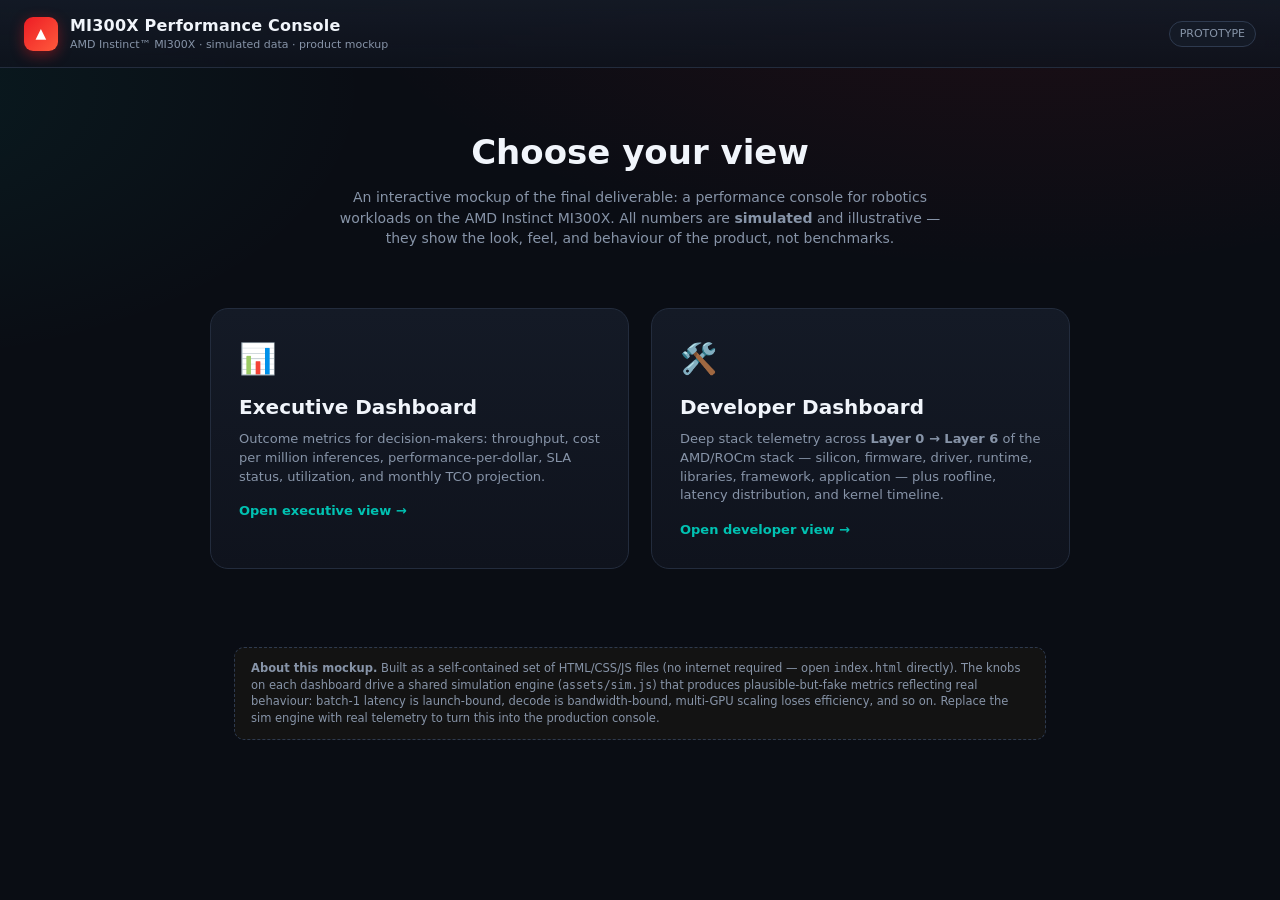
==== mi300x-dashboard/index.html @ 177abda3 "Add interactive MI300X performance console mockup (executive + developer) Self-contained offline HTM" ====
<!DOCTYPE html>
<html lang="en">
<head>
<meta charset="UTF-8">
<meta name="viewport" content="width=device-width, initial-scale=1.0">
<title>MI300X Performance Console — Mockup</title>
<link rel="stylesheet" href="assets/style.css">
</head>
<body>
<div class="topbar">
  <div class="brand">
    <div class="logo">▲</div>
    <div>
      <h1>MI300X Performance Console</h1>
      <div class="sub">AMD Instinct™ MI300X · simulated data · product mockup</div>
    </div>
  </div>
  <div class="spacer"></div>
  <span class="badge">PROTOTYPE</span>
</div>

<div class="hero">
  <h1>Choose your view</h1>
  <p>An interactive mockup of the final deliverable: a performance console for robotics
  workloads on the AMD Instinct MI300X. All numbers are <strong>simulated</strong> and
  illustrative — they show the look, feel, and behaviour of the product, not benchmarks.</p>
</div>

<div class="choose">
  <a class="choice" href="executive.html">
    <div class="ic">📊</div>
    <h2>Executive Dashboard</h2>
    <p>Outcome metrics for decision-makers: throughput, cost per million inferences,
    performance-per-dollar, SLA status, utilization, and monthly TCO projection.</p>
    <span class="go">Open executive view →</span>
  </a>
  <a class="choice" href="developer.html">
    <div class="ic">🛠️</div>
    <h2>Developer Dashboard</h2>
    <p>Deep stack telemetry across <strong>Layer 0 → Layer 6</strong> of the AMD/ROCm
    stack — silicon, firmware, driver, runtime, libraries, framework, application —
    plus roofline, latency distribution, and kernel timeline.</p>
    <span class="go">Open developer view →</span>
  </a>
</div>

<div class="wrap" style="max-width:860px">
  <div class="disclaimer">
    <strong>About this mockup.</strong> Built as a self-contained set of HTML/CSS/JS files
    (no internet required — open <code>index.html</code> directly). The knobs on each
    dashboard drive a shared simulation engine (<code>assets/sim.js</code>) that produces
    plausible-but-fake metrics reflecting real behaviour: batch-1 latency is launch-bound,
    decode is bandwidth-bound, multi-GPU scaling loses efficiency, and so on. Replace the
    sim engine with real telemetry to turn this into the production console.
  </div>
</div>
</body>
</html>
---- mi300x-dashboard/assets/style.css ----
/* MI300X Dashboard — shared theme (AMD-inspired dark) */
:root {
  --bg: #0a0d14;
  --bg2: #0f131d;
  --panel: #141a26;
  --panel2: #1a2231;
  --border: #232c3d;
  --border2: #2e3a4f;
  --text: #c7d0de;
  --text-dim: #8794a8;
  --text-hi: #f1f5fb;
  --red: #ED1C24;
  --teal: #00C2B2;
  --amber: #FFB100;
  --green: #39D353;
  --blue: #3FA7FF;
  --purple: #B07CFF;
  --shadow: 0 8px 30px rgba(0,0,0,.45);
  --radius: 14px;
  font-synthesis: none;
}

* { box-sizing: border-box; }
html, body { margin: 0; padding: 0; }
body {
  background:
    radial-gradient(1200px 600px at 80% -10%, rgba(237,28,36,.10), transparent 60%),
    radial-gradient(900px 500px at -10% 10%, rgba(0,194,178,.08), transparent 55%),
    var(--bg);
  color: var(--text);
  font-family: 'Segoe UI', system-ui, -apple-system, Roboto, Helvetica, Arial, sans-serif;
  font-size: 14px;
  line-height: 1.45;
  min-height: 100vh;
}

/* ---- top bar ---- */
.topbar {
  display: flex; align-items: center; gap: 16px;
  padding: 14px 24px;
  background: linear-gradient(180deg, rgba(20,26,38,.92), rgba(15,19,29,.82));
  border-bottom: 1px solid var(--border);
  position: sticky; top: 0; z-index: 30;
  backdrop-filter: blur(8px);
}
.brand { display: flex; align-items: center; gap: 12px; }
.brand .logo {
  width: 34px; height: 34px; border-radius: 9px;
  background: linear-gradient(135deg, var(--red), #ff5a3c);
  display: grid; place-items: center; font-weight: 800; color: #fff;
  box-shadow: 0 4px 14px rgba(237,28,36,.4);
}
.brand h1 { font-size: 16px; margin: 0; color: var(--text-hi); font-weight: 700; letter-spacing: .2px; }
.brand .sub { font-size: 11px; color: var(--text-dim); }
.spacer { flex: 1; }
.badge {
  font-size: 11px; padding: 4px 10px; border-radius: 999px;
  border: 1px solid var(--border2); color: var(--text-dim); background: var(--panel);
}
.badge.live { color: var(--green); border-color: rgba(57,211,83,.4); }
.badge.live::before { content: '●'; margin-right: 6px; animation: pulse 1.4s infinite; }
@keyframes pulse { 0%,100%{opacity:1} 50%{opacity:.3} }

.navlink {
  color: var(--text-dim); text-decoration: none; font-size: 13px;
  padding: 6px 12px; border-radius: 8px; border: 1px solid transparent;
}
.navlink:hover { color: var(--text-hi); background: var(--panel); }
.navlink.active { color: var(--text-hi); border-color: var(--border2); background: var(--panel2); }

/* ---- layout ---- */
.wrap { padding: 22px 24px 60px; max-width: 1480px; margin: 0 auto; }
.layout { display: grid; grid-template-columns: 300px 1fr; gap: 22px; align-items: start; }
@media (max-width: 1080px) { .layout { grid-template-columns: 1fr; } }

/* ---- control panel ---- */
.controls {
  background: var(--panel); border: 1px solid var(--border);
  border-radius: var(--radius); padding: 18px; position: sticky; top: 78px;
  box-shadow: var(--shadow);
}
.controls h2 { font-size: 13px; text-transform: uppercase; letter-spacing: 1px;
  color: var(--text-dim); margin: 0 0 14px; }
.ctrl { margin-bottom: 16px; }
.ctrl label { display: block; font-size: 12px; color: var(--text-dim); margin-bottom: 6px; }
.ctrl .val { float: right; color: var(--teal); font-weight: 600; font-variant-numeric: tabular-nums; }
select, input[type=number] {
  width: 100%; background: var(--bg2); color: var(--text-hi);
  border: 1px solid var(--border2); border-radius: 9px; padding: 9px 10px; font-size: 13px;
}
select:focus, input:focus { outline: none; border-color: var(--teal); }
input[type=range] { width: 100%; accent-color: var(--red); }
.seg { display: flex; gap: 4px; flex-wrap: wrap; }
.seg button {
  flex: 1; min-width: 48px; background: var(--bg2); color: var(--text-dim);
  border: 1px solid var(--border2); border-radius: 8px; padding: 7px 4px;
  font-size: 12px; cursor: pointer; transition: .12s;
}
.seg button:hover { color: var(--text-hi); }
.seg button.on { background: var(--red); color: #fff; border-color: var(--red); }
.wl-note {
  font-size: 11.5px; color: var(--text-dim); background: var(--bg2);
  border-left: 3px solid var(--teal); border-radius: 6px; padding: 9px 11px; margin-top: 4px;
}
.reset { width: 100%; margin-top: 4px; background: transparent; color: var(--text-dim);
  border: 1px solid var(--border2); border-radius: 9px; padding: 8px; cursor: pointer; font-size: 12px; }
.reset:hover { color: var(--text-hi); border-color: var(--red); }

/* ---- cards / grid ---- */
.grid { display: grid; gap: 18px; }
.cols-2 { grid-template-columns: repeat(2, 1fr); }
.cols-3 { grid-template-columns: repeat(3, 1fr); }
.cols-4 { grid-template-columns: repeat(4, 1fr); }
@media (max-width: 880px) { .cols-2, .cols-3, .cols-4 { grid-template-columns: 1fr; } }

.card {
  background: linear-gradient(180deg, var(--panel), var(--bg2));
  border: 1px solid var(--border); border-radius: var(--radius);
  padding: 16px 18px; box-shadow: var(--shadow);
}
.card h3 { margin: 0 0 12px; font-size: 13px; color: var(--text-hi); font-weight: 650;
  display: flex; align-items: center; gap: 8px; }
.card h3 .tag { font-size: 10px; color: var(--text-dim); font-weight: 500;
  border: 1px solid var(--border2); padding: 1px 7px; border-radius: 999px; }
.card .chart { width: 100%; }

/* ---- KPI ---- */
.kpi { display: flex; flex-direction: column; gap: 4px; }
.kpi .big { font-size: 30px; font-weight: 750; color: var(--text-hi);
  font-variant-numeric: tabular-nums; line-height: 1.1; }
.kpi .unit { font-size: 13px; color: var(--text-dim); font-weight: 500; }
.kpi .label { font-size: 12px; color: var(--text-dim); text-transform: uppercase; letter-spacing: .6px; }
.kpi .delta { font-size: 12px; }
.up { color: var(--green); } .down { color: var(--red); } .flat { color: var(--text-dim); }
.accent-red .big { color: #ff6a5c; }
.accent-teal .big { color: var(--teal); }
.accent-amber .big { color: var(--amber); }

/* ---- layer stack (developer) ---- */
.layer {
  background: linear-gradient(90deg, rgba(237,28,36,.05), transparent 40%), var(--panel);
  border: 1px solid var(--border); border-radius: 12px; margin-bottom: 14px; overflow: hidden;
}
.layer-head {
  display: flex; align-items: center; gap: 12px; padding: 13px 16px; cursor: pointer;
  border-left: 4px solid var(--accent, var(--teal));
}
.layer-head:hover { background: rgba(255,255,255,.02); }
.layer-id {
  width: 30px; height: 30px; border-radius: 8px; display: grid; place-items: center;
  font-weight: 800; font-size: 13px; color: #06121a; background: var(--accent, var(--teal));
}
.layer-title { flex: 1; }
.layer-title .name { font-size: 13.5px; color: var(--text-hi); font-weight: 650; }
.layer-title .sub { font-size: 11px; color: var(--text-dim); }
.layer-chev { color: var(--text-dim); transition: transform .2s; }
.layer.collapsed .layer-chev { transform: rotate(-90deg); }
.layer-body { padding: 4px 16px 16px; display: grid; grid-template-columns: repeat(auto-fill, minmax(150px,1fr)); gap: 10px; }
.layer.collapsed .layer-body { display: none; }
.mcell { background: var(--bg2); border: 1px solid var(--border); border-radius: 9px; padding: 10px 12px; }
.mcell .mk { font-size: 11px; color: var(--text-dim); margin-bottom: 4px; }
.mcell .mv { font-size: 18px; font-weight: 700; color: var(--text-hi); font-variant-numeric: tabular-nums; }
.mcell .mv .mu { font-size: 11px; color: var(--text-dim); font-weight: 500; margin-left: 3px; }
.mbar { height: 5px; background: var(--track,#1b2230); border-radius: 3px; margin-top: 7px; overflow: hidden; }
.mbar > i { display: block; height: 100%; border-radius: 3px; }
.pill { font-size: 12px; font-weight: 600; padding: 2px 8px; border-radius: 999px; background: var(--panel2); color: var(--teal); }

/* ---- legend / misc ---- */
.legend { display: flex; gap: 16px; flex-wrap: wrap; font-size: 11.5px; color: var(--text-dim); margin-top: 8px; }
.legend span { display: inline-flex; align-items: center; gap: 6px; }
.dot { width: 10px; height: 10px; border-radius: 3px; display: inline-block; }
.note { font-size: 11.5px; color: var(--text-dim); }
.disclaimer {
  margin-top: 26px; font-size: 11.5px; color: var(--text-dim);
  border: 1px dashed var(--border2); border-radius: 10px; padding: 12px 16px; background: rgba(255,177,0,.04);
}
.row { display: flex; align-items: center; justify-content: space-between; gap: 10px; }
.statline { display: flex; justify-content: space-between; font-size: 12px; padding: 5px 0; border-bottom: 1px solid var(--border); }
.statline:last-child { border-bottom: none; }
.statline .l { color: var(--text-dim); } .statline .v { color: var(--text-hi); font-weight: 600; }
.ok { color: var(--green); } .warn { color: var(--amber); } .bad { color: var(--red); }

/* ---- landing ---- */
.hero { text-align: center; padding: 60px 20px 30px; }
.hero h1 { font-size: 34px; color: var(--text-hi); margin: 0 0 10px; }
.hero p { color: var(--text-dim); max-width: 620px; margin: 0 auto; }
.choose { display: grid; grid-template-columns: 1fr 1fr; gap: 22px; max-width: 860px; margin: 30px auto; }
@media (max-width: 760px) { .choose { grid-template-columns: 1fr; } }
.choice {
  display: block; text-decoration: none; color: inherit;
  background: linear-gradient(180deg, var(--panel), var(--bg2));
  border: 1px solid var(--border); border-radius: 18px; padding: 28px; transition: .15s;
}
.choice:hover { border-color: var(--red); transform: translateY(-3px); box-shadow: var(--shadow); }
.choice .ic { font-size: 30px; margin-bottom: 12px; }
.choice h2 { color: var(--text-hi); margin: 0 0 8px; font-size: 20px; }
.choice p { color: var(--text-dim); font-size: 13px; margin: 0 0 14px; }
.choice .go { color: var(--teal); font-size: 13px; font-weight: 600; }
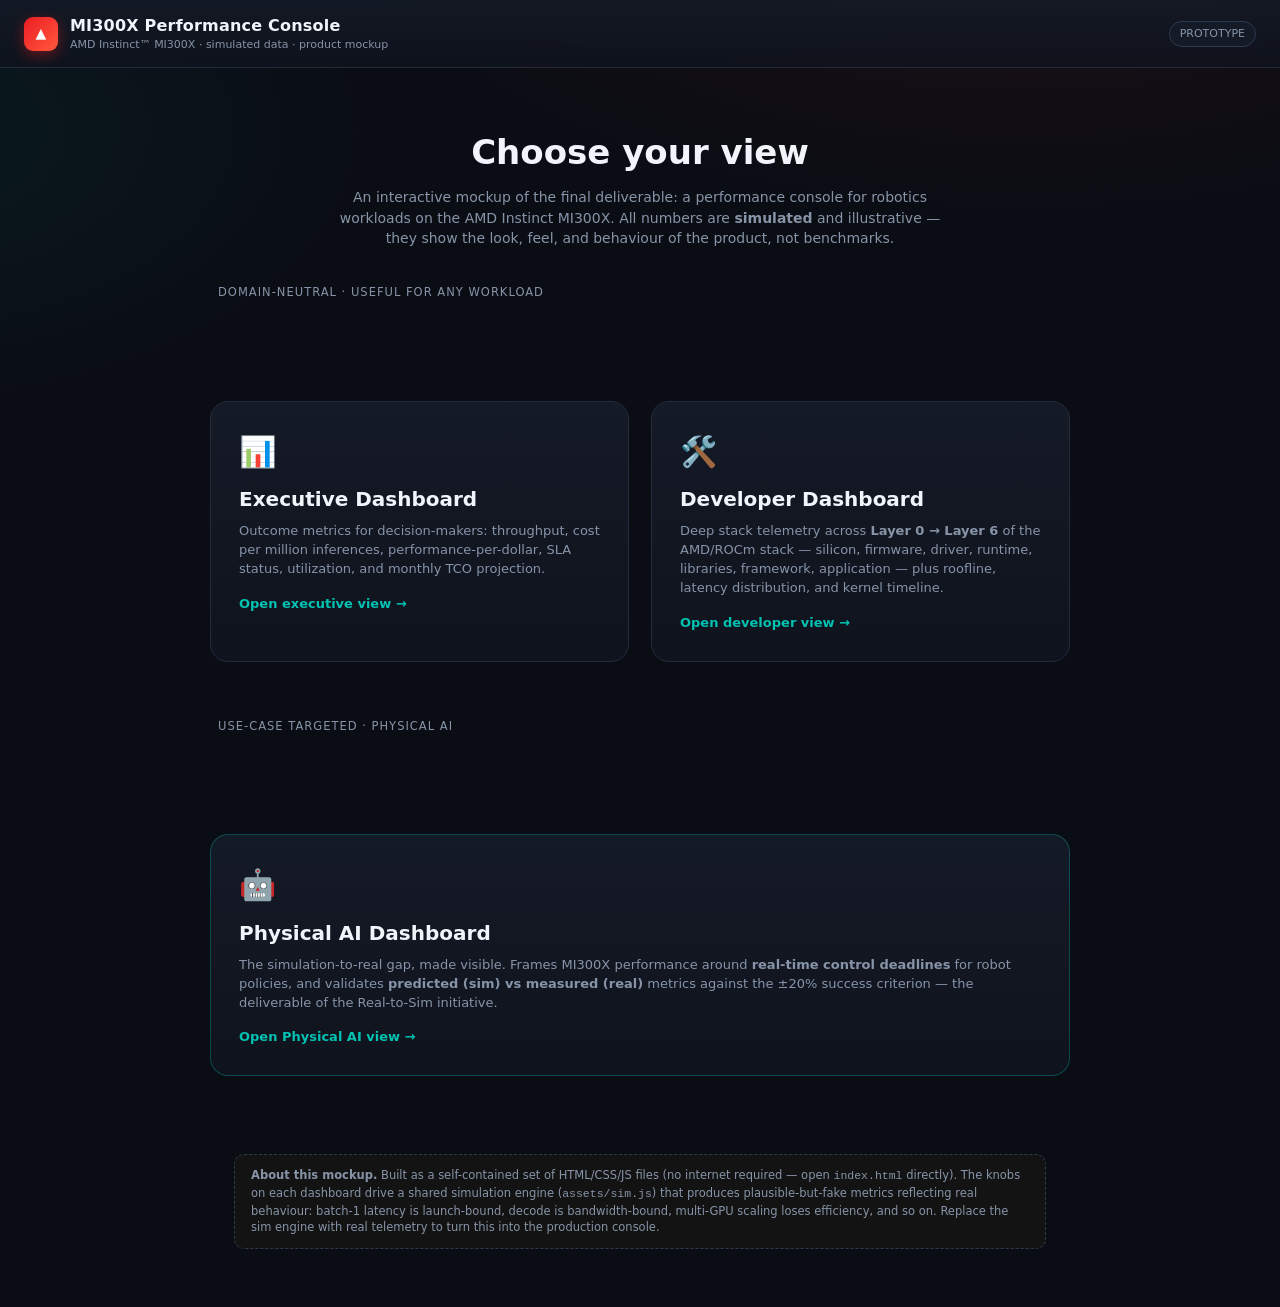
==== commit 2e24a5de: "Fix number overflow; add Physical AI sim-to-real dashboard + concept - Fix float overflow in develop" ====
--- a/mi300x-dashboard/index.html
+++ b/mi300x-dashboard/index.html
@@ -26,6 +26,9 @@
   illustrative — they show the look, feel, and behaviour of the product, not benchmarks.</p>
 </div>
 
+<div class="wrap" style="max-width:900px;padding-top:0">
+  <div class="note" style="text-transform:uppercase;letter-spacing:1px;margin:6px 4px 10px">Domain-neutral · useful for any workload</div>
+</div>
 <div class="choose">
   <a class="choice" href="executive.html">
     <div class="ic">📊</div>
@@ -44,6 +47,21 @@
   </a>
 </div>
 
+<div class="wrap" style="max-width:900px;padding-top:8px">
+  <div class="note" style="text-transform:uppercase;letter-spacing:1px;margin:18px 4px 10px">Use-case targeted · Physical AI</div>
+</div>
+<div class="choose" style="grid-template-columns:1fr;max-width:860px">
+  <a class="choice" href="physical-ai.html" style="border-color:rgba(0,194,178,.3)">
+    <div class="ic">🤖</div>
+    <h2>Physical AI Dashboard</h2>
+    <p>The simulation-to-real gap, made visible. Frames MI300X performance around
+    <strong>real-time control deadlines</strong> for robot policies, and validates
+    <strong>predicted (sim) vs measured (real)</strong> metrics against the ±20%
+    success criterion — the deliverable of the Real-to-Sim initiative.</p>
+    <span class="go">Open Physical AI view →</span>
+  </a>
+</div>
+
 <div class="wrap" style="max-width:860px">
   <div class="disclaimer">
     <strong>About this mockup.</strong> Built as a self-contained set of HTML/CSS/JS files
--- a/mi300x-dashboard/assets/style.css
+++ b/mi300x-dashboard/assets/style.css
@@ -159,7 +159,8 @@
 .layer.collapsed .layer-body { display: none; }
 .mcell { background: var(--bg2); border: 1px solid var(--border); border-radius: 9px; padding: 10px 12px; }
 .mcell .mk { font-size: 11px; color: var(--text-dim); margin-bottom: 4px; }
-.mcell .mv { font-size: 18px; font-weight: 700; color: var(--text-hi); font-variant-numeric: tabular-nums; }
+.mcell .mv { font-size: 18px; font-weight: 700; color: var(--text-hi); font-variant-numeric: tabular-nums;
+  overflow-wrap: anywhere; line-height: 1.2; }
 .mcell .mv .mu { font-size: 11px; color: var(--text-dim); font-weight: 500; margin-left: 3px; }
 .mbar { height: 5px; background: var(--track,#1b2230); border-radius: 3px; margin-top: 7px; overflow: hidden; }
 .mbar > i { display: block; height: 100%; border-radius: 3px; }
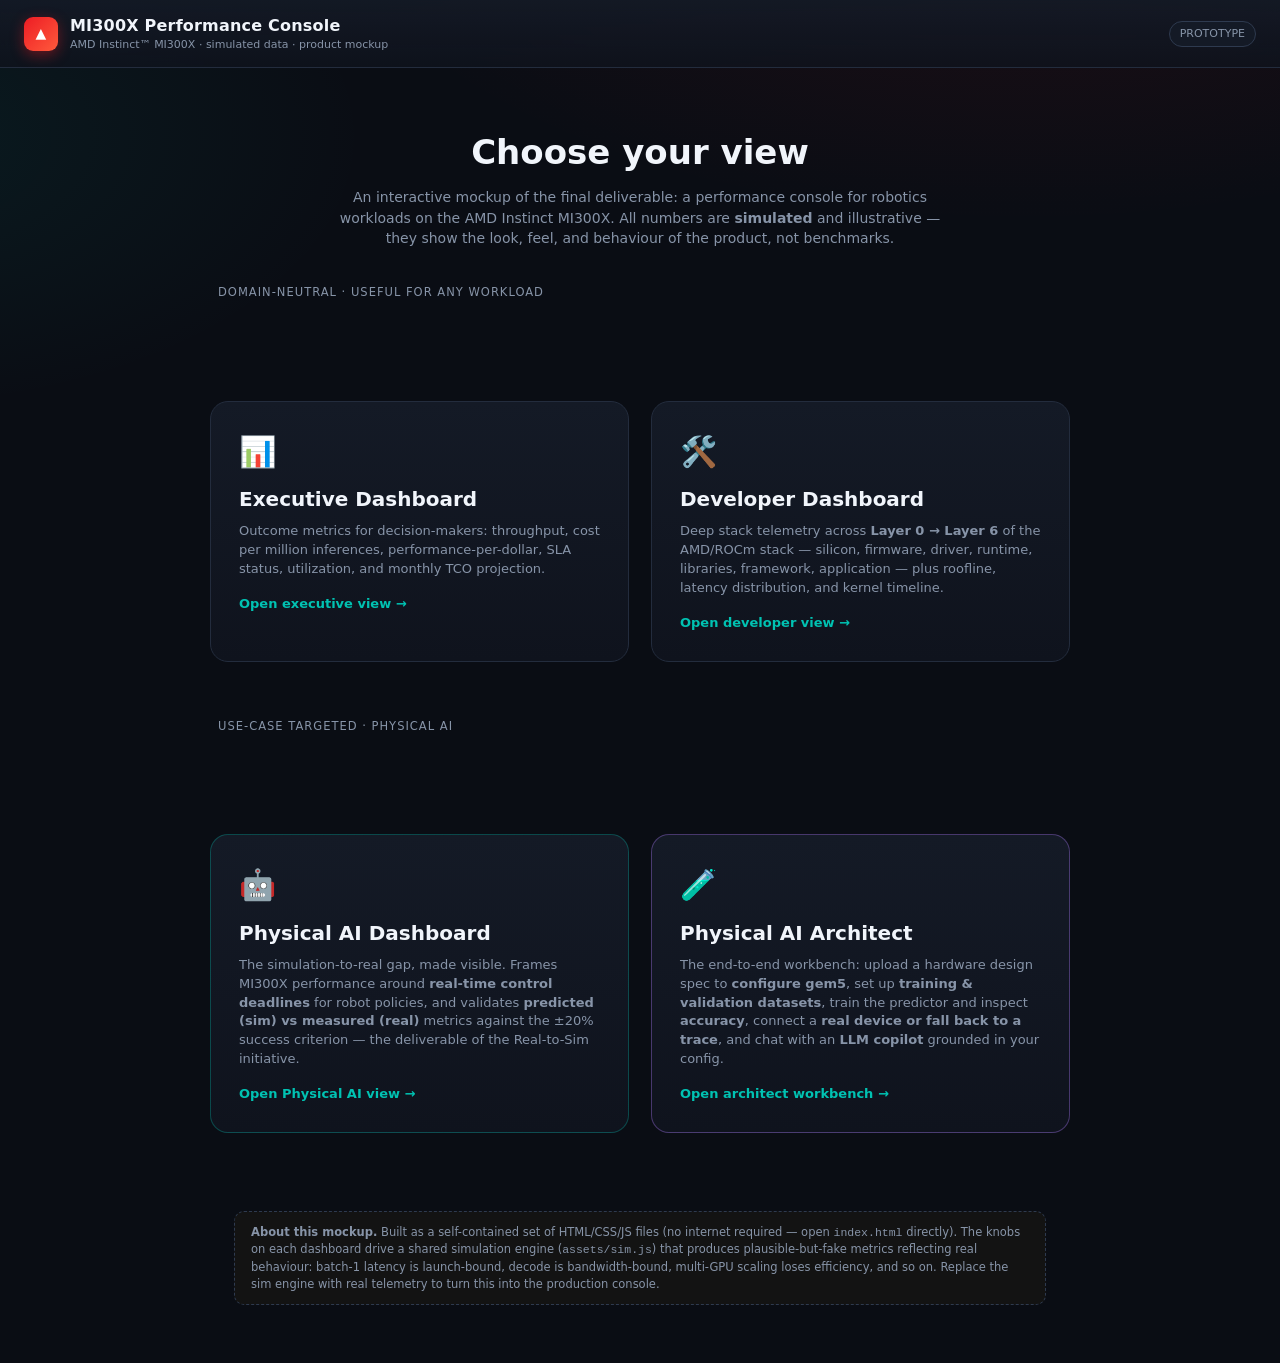
==== commit 5c65c671: "Add Physical AI Architect dashboard (gem5 + datasets + predictor + LLM copilot) New role-specific wo" ====
--- a/mi300x-dashboard/index.html
+++ b/mi300x-dashboard/index.html
@@ -50,7 +50,7 @@
 <div class="wrap" style="max-width:900px;padding-top:8px">
   <div class="note" style="text-transform:uppercase;letter-spacing:1px;margin:18px 4px 10px">Use-case targeted · Physical AI</div>
 </div>
-<div class="choose" style="grid-template-columns:1fr;max-width:860px">
+<div class="choose">
   <a class="choice" href="physical-ai.html" style="border-color:rgba(0,194,178,.3)">
     <div class="ic">🤖</div>
     <h2>Physical AI Dashboard</h2>
@@ -59,6 +59,16 @@
     <strong>predicted (sim) vs measured (real)</strong> metrics against the ±20%
     success criterion — the deliverable of the Real-to-Sim initiative.</p>
     <span class="go">Open Physical AI view →</span>
+  </a>
+  <a class="choice" href="architect.html" style="border-color:rgba(176,124,255,.35)">
+    <div class="ic">🧪</div>
+    <h2>Physical AI Architect</h2>
+    <p>The end-to-end workbench: upload a hardware design spec to
+    <strong>configure gem5</strong>, set up <strong>training &amp; validation datasets</strong>,
+    train the predictor and inspect <strong>accuracy</strong>, connect a
+    <strong>real device or fall back to a trace</strong>, and chat with an
+    <strong>LLM copilot</strong> grounded in your config.</p>
+    <span class="go">Open architect workbench →</span>
   </a>
 </div>
 
--- a/mi300x-dashboard/assets/style.css
+++ b/mi300x-dashboard/assets/style.css
@@ -122,7 +122,8 @@
   display: flex; align-items: center; gap: 8px; }
 .card h3 .tag { font-size: 10px; color: var(--text-dim); font-weight: 500;
   border: 1px solid var(--border2); padding: 1px 7px; border-radius: 999px; }
-.card .chart { width: 100%; }
+.card .chart { width: 100%; min-height: 60px; }
+.card .chart svg { max-width: 100%; }
 
 /* ---- KPI ---- */
 .kpi { display: flex; flex-direction: column; gap: 4px; }
